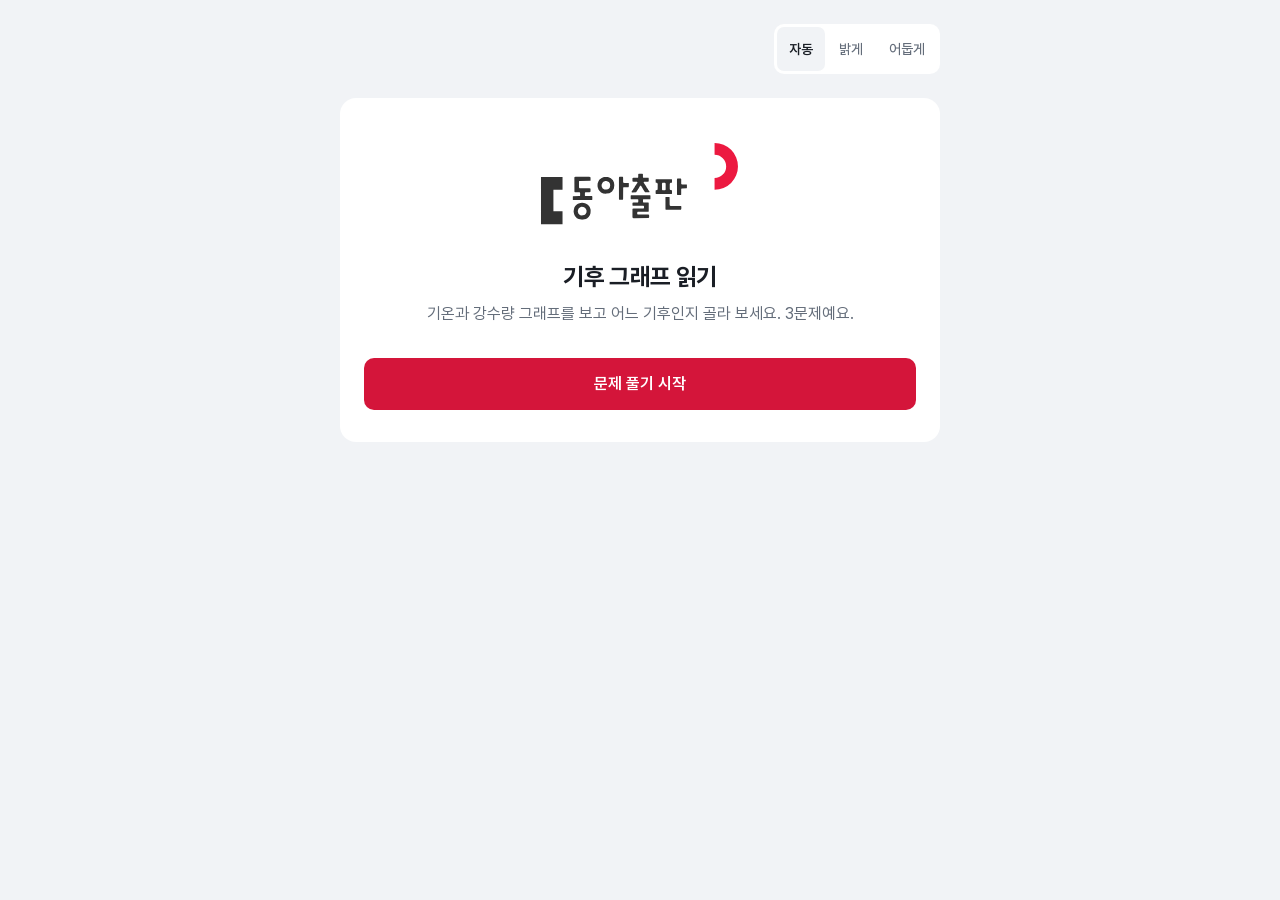
==== skills/donga-design/assets/examples/climate-quiz/index.html @ 9ced2a4b "동아 디자인 v1.0.0: 당토 디자인 규격 + 동아출판 CI 색 고정 - CI 빨강, 먹을 고정한 .dc-content 래퍼용 tokens.css (라이트, 다크) - CI 로고" ====
<!-- © 2026 김용현 -->
<!doctype html>
<html lang="ko">
<head>
<meta charset="utf-8">
<meta name="viewport" content="width=device-width, initial-scale=1">
<title>기후 그래프 읽기</title>
<style>
/* © 2026 김용현 */
/*
  동아 디자인 토큰 (당토 디자인 규격 + 동아출판 CI 색 고정)
  사용법
    1. 이 파일 내용을 index.html의 <style> 안에 그대로 붙인다. (CSS 파일을 따로 두지 않는다)
    2. 화면 전체를 <div class="dc-content">로 감싼다. 모든 규칙은 이 래퍼 안에서만 동작한다.
       태그 선택자, :root, *, !important를 쓰지 않는다. 새 규칙도 ".dc-content .클래스" 형태로만 쓴다.
    3. 색은 고정이다. 아래 "CI 색" 블록을 바꾸지 않는다. 다른 색이 필요하면 역할 색(--accent 등)을 쓴다.
    4. 다이얼: 래퍼나 그 안의 영역에 data-density="compact"(촘촘), data-personality="brand"(브랜드).
    5. 다크 모드: 시스템 설정을 따르고, 래퍼나 그 안의 영역에 data-theme="light|dark"로 강제할 수 있다.
  글꼴: 외부 CDN을 쓰지 않는다. assets/fonts/ 의 Pretendard를 아래 @font-face로 불러온다.
*/

@font-face { font-family: "Pretendard"; font-weight: 400; font-display: swap; src: url("../../fonts/Pretendard-Regular.woff2") format("woff2"); }
@font-face { font-family: "Pretendard"; font-weight: 500; font-display: swap; src: url("../../fonts/Pretendard-Medium.woff2") format("woff2"); }
@font-face { font-family: "Pretendard"; font-weight: 600; font-display: swap; src: url("../../fonts/Pretendard-SemiBold.woff2") format("woff2"); }
@font-face { font-family: "Pretendard"; font-weight: 700; font-display: swap; src: url("../../fonts/Pretendard-Bold.woff2") format("woff2"); }

.dc-content {
  /* ===== CI 색 (고정, 바꾸지 않는다) ===== */
  --donga-red: #ec1940;          /* CI 빨강. 로고와 브랜드 그래픽에만 */
  --donga-ink: #333333;          /* CI 먹. 로고 ㄷ과 글자표 */

  /* ===== 테마색 (CI에서 만든 값, 고정) ===== */
  --accent-light: #d4153a;       /* 주색, 라이트: CI 빨강을 OKLCH 밝기만 내림. 흰 글자 대비 5.3 */
  --on-accent-light: #ffffff;
  --accent-dark: #ff5a72;        /* 주색, 다크: 밝게 올림. 위 글자 대비 6.2 */
  --on-accent-dark: #2a0610;
  --second-base: #333333;        /* 보조색 = CI 먹: 머리 띠, 로고, 차트 둘째 계열. 버튼에 쓰지 않음 */

  /* ===== 회색 10단계 (남색 기운) ===== */
  --gray-50: #f8f9fb;
  --gray-100: #f1f3f6;
  --gray-200: #e4e7ec;
  --gray-300: #d0d5dd;
  --gray-400: #a9b1bd;
  --gray-500: #868f9c;
  --gray-600: #646d7a;
  --gray-700: #4a5260;
  --gray-800: #2f3640;
  --gray-900: #1a1e25;

  /* ===== 역할 색, 라이트 ===== */
  --bg: var(--gray-100);
  --surface: #ffffff;
  --surface-raised: #ffffff;
  --fill-subtle: var(--gray-100);
  --text-strong: var(--gray-900);
  --text: var(--gray-700);
  --text-muted: var(--gray-600);
  --icon-muted: var(--gray-500);
  --text-disabled: var(--gray-400);
  --line: rgba(16, 24, 40, 0.08);
  --line-strong: rgba(16, 24, 40, 0.16);
  --focus: #2a64d4;
  --logo-ink: var(--donga-ink);

  /* 위험색은 주색(빨강)과 헷갈리지 않게 주황 쪽으로 옮긴 빨강. 늘 아이콘과 문구를 함께 쓴다 */
  --positive: #0b7a52;  --positive-weak: #e6f5ee;
  --warning:  #8a5a00;  --warning-weak:  #fdf3dc;
  --critical: #b42318;  --critical-weak: #fdeeea;
  --info:     #2a64d4;  --info-weak:     #eaf1fd;

  --accent: var(--accent-light);
  --on-accent: var(--on-accent-light);
  --second: var(--second-base);

  /* ===== 글자 (편안 기본) ===== */
  --font: "Pretendard", -apple-system, BlinkMacSystemFont, system-ui, "Apple SD Gothic Neo", "Malgun Gothic", sans-serif;
  --font-display: var(--font);
  --fs-caption: 0.8125rem;  /* 13 */
  --fs-small: 0.875rem;     /* 14 */
  --fs-body: 1rem;          /* 16 */
  --fs-body-lg: 1.125rem;   /* 18: 학생 개인 기기 본문 권장 */
  --fs-title-s: 1.25rem;    /* 20 */
  --fs-title: 1.5rem;       /* 24 */
  --fs-title-l: 1.875rem;   /* 30 */
  --lh-body: 1.5;
  --lh-title: 1.35;
  --ls-title: -0.025em;
  --fw-regular: 400;
  --fw-medium: 500;
  --fw-semibold: 600;
  --fw-bold: 700;

  /* ===== 크기 (편안) ===== */
  --row-h: 3.5rem;
  --btn-h: 3.25rem;
  --btn-h-s: 2.75rem;       /* 작은 버튼도 44 (두클래스 최소 터치 영역) */
  --touch: 2.75rem;         /* 44, 교실 화면은 --touch-class */
  --touch-class: 3rem;      /* 48 */
  --page-x: 1.25rem;

  /* ===== 간격 (4px 단위) ===== */
  --sp-1: 0.25rem; --sp-2: 0.5rem; --sp-3: 0.75rem; --sp-4: 1rem;
  --sp-5: 1.25rem; --sp-6: 1.5rem; --sp-8: 2rem; --sp-10: 2.5rem; --sp-12: 3rem; --sp-16: 4rem;

  /* ===== 모서리 ===== */
  --r-badge: 4px;
  --r-control: 10px;
  --r-card: 16px;
  --r-sheet: 20px;
  --r-full: 999px;

  /* ===== 그림자 (떠 있는 것에만) ===== */
  --shadow-1: 0 1px 4px rgba(16, 24, 40, 0.06);
  --shadow-2: 0 4px 16px rgba(16, 24, 40, 0.08);
  --shadow-3: 0 12px 32px rgba(16, 24, 40, 0.12);

  /* ===== 겹침 순서 (100 이하) ===== */
  --z-sticky: 10;
  --z-sheet: 50;
  --z-toast: 60;

  /* ===== 움직임 ===== */
  --dur-fast: 150ms;
  --dur: 250ms;
  --dur-slow: 400ms;
  --ease: cubic-bezier(0.35, 0, 0.35, 1);
  --ease-enter: cubic-bezier(0, 0, 0.15, 1);
  --ease-exit: cubic-bezier(0.35, 0, 1, 1);

  color-scheme: light;
}

/* ===== 다크 모드 ===== */
@media (prefers-color-scheme: dark) {
  .dc-content:not([data-theme="light"]) {
    --bg: #121418;
    --surface: #1b1e24;
    --surface-raised: #252930;
    --fill-subtle: #252930;
    --text-strong: #eef0f3;
    --text: #c4cad3;
    --text-muted: #8e97a4;
    --icon-muted: #6b7380;
    --text-disabled: #5d6571;
    --line: rgba(255, 255, 255, 0.08);
    --line-strong: rgba(255, 255, 255, 0.16);
    --focus: #7aa5ff;
    --logo-ink: #eceef1;
    --positive: #3ccf8e;  --positive-weak: #15302a;
    --warning:  #f0b44a;  --warning-weak:  #33291a;
    --critical: #ff8a5c;  --critical-weak: #3a2219;
    --info:     #7aa5ff;  --info-weak:     #1d2840;
    --accent: var(--accent-dark);
    --on-accent: var(--on-accent-dark);
    --second: #e8e8e8;
    --shadow-1: none; --shadow-2: none; --shadow-3: 0 12px 32px rgba(0, 0, 0, 0.4);
    color-scheme: dark;
  }
}
.dc-content[data-theme="dark"],
.dc-content [data-theme="dark"] {
  --bg: #121418;
  --surface: #1b1e24;
  --surface-raised: #252930;
  --fill-subtle: #252930;
  --text-strong: #eef0f3;
  --text: #c4cad3;
  --text-muted: #8e97a4;
  --icon-muted: #6b7380;
  --text-disabled: #5d6571;
  --line: rgba(255, 255, 255, 0.08);
  --line-strong: rgba(255, 255, 255, 0.16);
  --focus: #7aa5ff;
  --logo-ink: #eceef1;
  --positive: #3ccf8e;  --positive-weak: #15302a;
  --warning:  #f0b44a;  --warning-weak:  #33291a;
  --critical: #ff8a5c;  --critical-weak: #3a2219;
  --info:     #7aa5ff;  --info-weak:     #1d2840;
  --accent: var(--accent-dark);
  --on-accent: var(--on-accent-dark);
  --second: #e8e8e8;
  --shadow-1: none; --shadow-2: none; --shadow-3: 0 12px 32px rgba(0, 0, 0, 0.4);
  color-scheme: dark;
}
/* 래퍼 안 일부만 라이트로 되돌릴 때 */
.dc-content [data-theme="light"] {
  --bg: var(--gray-100); --surface: #ffffff; --surface-raised: #ffffff; --fill-subtle: var(--gray-100);
  --text-strong: var(--gray-900); --text: var(--gray-700); --text-muted: var(--gray-600);
  --icon-muted: var(--gray-500); --text-disabled: var(--gray-400);
  --line: rgba(16, 24, 40, 0.08); --line-strong: rgba(16, 24, 40, 0.16); --focus: #2a64d4;
  --logo-ink: var(--donga-ink);
  --positive: #0b7a52; --positive-weak: #e6f5ee; --warning: #8a5a00; --warning-weak: #fdf3dc;
  --critical: #b42318; --critical-weak: #fdeeea; --info: #2a64d4; --info-weak: #eaf1fd;
  --accent: var(--accent-light); --on-accent: var(--on-accent-light); --second: var(--second-base);
  color-scheme: light;
}

/* ===== 자동 계산 (건드리지 않음) ===== */
.dc-content, .dc-content [data-theme] {
  --accent-press: color-mix(in oklch, var(--accent) 86%, black);
  --accent-weak: color-mix(in oklch, var(--accent) 9%, var(--surface));
  --accent-weak-press: color-mix(in oklch, var(--accent) 16%, var(--surface));
  --accent-text: color-mix(in oklch, var(--accent) 90%, var(--text-strong));
}
@media (prefers-color-scheme: dark) {
  .dc-content:not([data-theme="light"]) { --accent-press: color-mix(in oklch, var(--accent) 85%, white); }
}
.dc-content[data-theme="dark"], .dc-content [data-theme="dark"] { --accent-press: color-mix(in oklch, var(--accent) 85%, white); }

/* ===== 다이얼: 촘촘 (교사, 관리 화면) ===== */
.dc-content[data-density="compact"], .dc-content [data-density="compact"] {
  --fs-caption: 0.75rem;
  --fs-small: 0.8125rem;
  --fs-body: 0.875rem;
  --fs-body-lg: 0.875rem;
  --fs-title-s: 1rem;
  --fs-title: 1.125rem;
  --fs-title-l: 1.375rem;
  --lh-body: 1.45;
  --fw-medium: 400;
  --fw-bold: 600;
  --row-h: 2.5rem;
  --btn-h: 2.75rem;         /* 두클래스 최소 44 를 지킨다 */
  --btn-h-s: 2.75rem;
  --page-x: 1rem;
  --r-control: 7px;
  --r-card: 10px;
  --r-sheet: 14px;
}

/* ===== 다이얼: 브랜드 ===== */
.dc-content[data-personality="brand"], .dc-content [data-personality="brand"] {
  --r-badge: 0; --r-control: 0; --r-card: 0; --r-sheet: 0;  /* CI의 각진 ㄷ을 따라 모서리 0 */
}

/* ===== 래퍼 기본 ===== */
.dc-content {
  position: relative;       /* 시트, 토스트는 position:fixed 대신 이 안에서 absolute */
  min-height: 100vh;
  min-height: 100dvh;
  font-family: var(--font);
  font-size: var(--fs-body);
  line-height: var(--lh-body);
  color: var(--text-strong);
  background: var(--bg);
  -webkit-font-smoothing: antialiased;
  word-break: keep-all;
  overflow-wrap: anywhere;
}
.dc-content [data-theme] { background: var(--bg); color: var(--text-strong); }
.dc-content,
.dc-content *,
.dc-content *::before,
.dc-content *::after { box-sizing: border-box; }
.dc-content .dc-h1, .dc-content .dc-h2, .dc-content .dc-h3 {
  font-family: var(--font-display); line-height: var(--lh-title); letter-spacing: var(--ls-title); margin: 0;
}
.dc-content :focus-visible { outline: 2px solid var(--focus); outline-offset: 2px; }
.dc-content .num { font-variant-numeric: tabular-nums; }
.dc-content .dc-sr-only {
  position: absolute; width: 1px; height: 1px; margin: -1px; padding: 0; overflow: hidden; clip: rect(0 0 0 0); white-space: nowrap; border: 0;
}

/* 누르면 살짝 줄어듦 */
.dc-content .pressable { transition: transform var(--dur-fast) var(--ease), background-color var(--dur-fast) var(--ease); }
.dc-content .pressable:active { transform: scale(0.97); }

/* 움직임 줄이기: !important 대신 시간 변수를 0으로 */
@media (prefers-reduced-motion: reduce) {
  .dc-content { --dur-fast: 0ms; --dur: 0ms; --dur-slow: 0ms; }
  .dc-content .pressable:active { transform: none; }
}


.dc-content .dc-logo { display: block; width: 100%; max-width: 15rem; height: auto; overflow: visible; }
.dc-content .dc-logo .dc-logo-d,
.dc-content .dc-logo .dc-logo-word { fill: var(--logo-ink); }
.dc-content .dc-logo .dc-logo-o { fill: var(--donga-red); }

/* 붙은 자리: ㄷ의 열린 오른쪽과 ㅇ의 곧은 왼쪽이 맞닿아 가운데에서 D 하나가 된다 */
.dc-content .dc-logo.is-open .dc-logo-d { animation: dc-logo-d 1.5s cubic-bezier(0.2, 0, 0, 1) both; }
.dc-content .dc-logo.is-open .dc-logo-o { animation: dc-logo-o 1.5s cubic-bezier(0.2, 0, 0, 1) both; }
.dc-content .dc-logo.is-open .dc-logo-word { animation: dc-logo-word 1.5s cubic-bezier(0.2, 0, 0, 1) both; }

@keyframes dc-logo-d {
  0%   { transform: translate(184.75px, -41.25px); opacity: 0; }
  15%  { transform: translate(184.75px, -41.25px); opacity: 1; }
  35%  { transform: translate(184.75px, -41.25px); }
  80%, 100% { transform: translate(0, 0); opacity: 1; }
}
@keyframes dc-logo-o {
  0%   { transform: translate(-182.25px, 41.25px); opacity: 0; }
  15%  { transform: translate(-182.25px, 41.25px); opacity: 1; }
  35%  { transform: translate(-182.25px, 41.25px); }
  80%, 100% { transform: translate(0, 0); opacity: 1; }
}
@keyframes dc-logo-word {
  0%, 45% { opacity: 0; clip-path: inset(0 50% 0 50%); }
  100%    { opacity: 1; clip-path: inset(0 0 0 0); }
}
@media (prefers-reduced-motion: reduce) {
  .dc-content .dc-logo.is-open .dc-logo-d,
  .dc-content .dc-logo.is-open .dc-logo-o,
  .dc-content .dc-logo.is-open .dc-logo-word { animation: none; }
}


/* ===== 이 화면 ===== */
.dc-content .qz { max-width: 40rem; margin: 0 auto; padding: var(--sp-6) var(--page-x) var(--sp-16); }
.dc-content .qz-top { display: flex; align-items: center; justify-content: flex-end; margin-bottom: var(--sp-6); }
.dc-content .seg { display: inline-flex; padding: 3px; gap: 2px; background: var(--surface); border-radius: var(--r-control); }
.dc-content .seg-btn {
  min-height: var(--touch); min-width: var(--touch); padding: 0 var(--sp-3); border: 0; border-radius: calc(var(--r-control) - 3px);
  background: transparent; color: var(--text-muted); font: inherit; font-size: var(--fs-small); font-weight: var(--fw-medium); cursor: pointer;
}
.dc-content .seg-btn[aria-pressed="true"] { background: var(--fill-subtle); color: var(--text-strong); font-weight: var(--fw-semibold); }

.dc-content .intro { background: var(--surface); border-radius: var(--r-card); padding: var(--sp-10) var(--sp-6) var(--sp-8); text-align: center; }
.dc-content .intro .dc-logo { margin: 0 auto var(--sp-8); max-width: 13rem; }
.dc-content .intro-title { font-size: var(--fs-title); font-weight: var(--fw-bold); }
.dc-content .intro-sub { margin: var(--sp-2) 0 var(--sp-8); color: var(--text-muted); }

.dc-content .btn {
  display: inline-flex; align-items: center; justify-content: center; gap: var(--sp-2);
  min-height: var(--btn-h); padding: 0 var(--sp-6); border: 0; border-radius: var(--r-control);
  font: inherit; font-weight: var(--fw-semibold); cursor: pointer;
}
.dc-content .btn-primary { background: var(--accent); color: var(--on-accent); }
.dc-content .btn-primary:hover { background: var(--accent-press); }
.dc-content .btn-primary:disabled { background: var(--surface); color: var(--text-disabled); cursor: default; }
.dc-content .btn-ghost { background: var(--fill-subtle); color: var(--text-strong); }
.dc-content .btn-block { width: 100%; }

.dc-content .progress { display: flex; align-items: center; gap: var(--sp-3); margin-bottom: var(--sp-4); color: var(--text-muted); font-size: var(--fs-small); }
.dc-content .bar { flex: 1; height: 6px; border-radius: var(--r-full); background: var(--line-strong); overflow: hidden; }
.dc-content .bar-fill { width: 0; height: 100%; background: var(--accent); border-radius: inherit; transition: width var(--dur) var(--ease); }

.dc-content .card { background: var(--surface); border-radius: var(--r-card); padding: var(--sp-6); }
.dc-content .q-title { font-size: var(--fs-title-s); font-weight: var(--fw-bold); margin-bottom: var(--sp-2); }
.dc-content .q-desc { color: var(--text-muted); margin: 0 0 var(--sp-5); }
.dc-content .chart { display: block; width: 100%; height: auto; margin-bottom: var(--sp-2); }
.dc-content .chart .ax { stroke: var(--line-strong); }
.dc-content .chart .lbl { fill: var(--text-muted); font-size: 12px; }
.dc-content .chart .rain { fill: var(--second); opacity: 0.3; }
.dc-content .chart .temp { stroke: var(--accent); fill: none; stroke-width: 2.5; }
.dc-content .table-alt { margin-bottom: var(--sp-4); color: var(--text-muted); font-size: var(--fs-small); }
.dc-content .table-alt summary { cursor: pointer; min-height: var(--touch); display: flex; align-items: center; }
.dc-content .table-alt table { border-collapse: collapse; width: 100%; font-variant-numeric: tabular-nums; }
.dc-content .table-alt th, .dc-content .table-alt td { padding: var(--sp-1) var(--sp-2); text-align: right; }

.dc-content .opts { display: grid; gap: var(--sp-2); margin-bottom: var(--sp-4); }
.dc-content .opt {
  display: flex; align-items: center; gap: var(--sp-3); width: 100%; min-height: var(--row-h); padding: 0 var(--sp-4);
  border: 1.5px solid var(--line-strong); border-radius: var(--r-control); background: var(--surface);
  color: var(--text-strong); font: inherit; text-align: left; cursor: pointer;
}
.dc-content .opt .mark { flex: none; width: 1.25rem; height: 1.25rem; border-radius: var(--r-full); border: 1.5px solid var(--icon-muted); display: grid; place-items: center; }
.dc-content .opt[aria-checked="true"] { border-color: var(--accent); background: var(--accent-weak); }
.dc-content .opt[aria-checked="true"] .mark { border-color: var(--accent); background: var(--accent); }
.dc-content .opt .mark svg { width: 0.75rem; height: 0.75rem; stroke: var(--on-accent); fill: none; stroke-width: 3; stroke-linecap: round; stroke-linejoin: round; opacity: 0; }
.dc-content .opt[aria-checked="true"] .mark svg { opacity: 1; }
.dc-content .opt:disabled { cursor: default; }
.dc-content .opt.is-answer { border-color: var(--positive); }

.dc-content .fb { display: flex; gap: var(--sp-3); padding: var(--sp-4); border-radius: var(--r-control); }
.dc-content .fb svg { flex: none; width: 1.25rem; height: 1.25rem; margin-top: 2px; fill: none; stroke: currentColor; stroke-width: 2; stroke-linecap: round; stroke-linejoin: round; }
.dc-content .fb-ok { background: var(--positive-weak); color: var(--positive); }
.dc-content .fb-no { background: var(--critical-weak); color: var(--critical); }
.dc-content .fb p { margin: 0; color: var(--text-strong); }
.dc-content .fb strong { display: block; color: inherit; }

.dc-content .actions { position: sticky; bottom: 0; z-index: var(--z-sticky); padding: var(--sp-3) 0 var(--sp-4); background: var(--bg); }
.dc-content .done { text-align: center; }
.dc-content .done-sub { margin: 0; color: var(--text-muted); }
.dc-content .done .big { font-size: var(--fs-title); font-weight: var(--fw-bold); margin: var(--sp-2) 0 var(--sp-6); }
.dc-content [hidden] { display: none; }
</style>
</head>
<body style="margin:0">
<div class="dc-content" id="app">
  <main class="qz">
    <div class="qz-top">
      <div class="seg" role="group" aria-label="화면 밝기">
        <button type="button" class="seg-btn" data-mode="system" aria-pressed="true">자동</button>
        <button type="button" class="seg-btn" data-mode="light" aria-pressed="false">밝게</button>
        <button type="button" class="seg-btn" data-mode="dark" aria-pressed="false">어둡게</button>
      </div>
    </div>

    <section class="intro" id="intro" aria-labelledby="intro-title">
      <svg class="dc-logo is-open" viewBox="30 38 502 220" role="img" aria-label="동아출판">
  <g class="dc-logo-d"><path d="M42 132H94V163H72V215H94V246H42Z"/></g>
  <g class="dc-logo-word"><path fill-rule="evenodd" d="M303.34 169.25 303.93 168.50 303.61 166.75 300.61 162.75 299.75 160.68 298.70 159.75 297.88 158.00 296.71 156.75 295.75 154.62 292.73 150.50 291.75 148.34 290.58 147.25 289.79 145.00 290.11 144.25 291.25 143.72 299.50 143.70 301.74 143.25 302.08 142.25 302.08 135.50 301.57 134.25 289.00 133.89 288.31 133.25 288.11 132.50 288.04 125.25 287.66 124.25 285.50 123.81 279.75 123.78 277.50 124.01 276.80 124.75 276.64 132.50 276.00 133.77 275.00 134.03 265.50 134.00 263.13 134.50 262.81 135.50 262.79 142.00 263.21 143.25 265.50 143.71 273.50 143.72 274.64 144.25 274.96 145.00 274.17 147.25 273.00 148.34 272.02 150.50 269.00 154.62 268.04 156.75 266.88 158.00 266.05 159.75 265.00 160.68 264.14 162.75 261.14 166.75 260.80 168.00 261.01 169.00 262.00 169.30 271.50 169.17 273.75 166.15 274.56 164.25 275.75 163.09 276.59 161.00 277.78 159.75 278.50 157.96 279.75 156.51 280.81 154.00 281.50 153.56 283.25 153.30 284.14 154.00 284.78 155.75 286.16 157.50 286.99 159.50 288.25 160.88 289.00 162.89 290.10 164.00 290.85 165.75 292.04 167.00 293.25 169.16 303.34 169.25ZM165.31 187.75 165.92 186.50 165.94 179.75 165.49 178.50 164.75 178.24 149.50 178.19 148.50 177.83 148.00 176.91 147.99 171.00 148.26 170.00 149.00 169.17 158.75 168.99 161.00 168.35 161.62 166.50 161.64 162.00 161.50 160.68 161.00 159.82 158.75 159.20 135.50 159.22 134.25 158.48 133.71 156.50 133.70 143.75 134.25 142.02 135.75 141.58 160.75 141.38 161.38 141.00 161.64 140.25 161.63 133.50 161.30 132.50 158.50 131.82 125.75 131.79 123.00 132.39 122.57 134.00 122.75 167.53 123.25 168.48 124.00 168.82 135.42 169.25 136.44 171.00 136.47 176.50 135.99 177.75 134.75 178.22 119.00 178.34 118.39 179.00 118.28 179.75 118.29 186.50 118.62 187.50 119.75 187.94 165.31 187.75ZM239.35 187.25 239.95 186.50 240.22 184.50 240.39 158.25 241.25 157.06 243.25 156.61 253.00 156.68 253.50 156.41 254.11 154.50 254.05 148.00 253.75 146.83 253.00 146.38 243.75 146.44 241.00 145.99 240.22 144.50 240.23 133.75 239.87 132.25 239.00 131.79 231.50 131.79 230.44 132.50 230.14 133.75 230.24 185.50 230.75 186.89 231.50 187.34 239.35 187.25ZM200.31 172.25 207.00 171.32 211.00 169.12 213.51 167.00 217.77 160.50 218.95 152.50 218.69 149.00 217.83 144.25 216.63 142.50 215.73 140.25 211.86 136.25 209.50 134.54 203.50 132.28 198.75 132.01 194.00 132.38 188.50 134.38 182.79 139.00 180.80 142.25 178.71 148.00 178.44 152.75 178.74 156.50 181.00 162.76 183.00 165.63 187.00 169.45 192.25 171.67 198.50 172.38 200.31 172.25ZM379.84 175.50 380.44 174.25 380.46 161.50 380.75 160.40 382.25 159.77 393.84 159.50 394.37 158.25 394.30 151.00 393.86 150.25 393.25 150.03 383.25 150.04 381.09 149.75 380.48 148.50 380.48 137.75 380.07 136.25 379.00 135.80 371.50 135.89 370.75 136.30 370.21 137.50 370.29 174.50 370.72 175.25 371.50 175.62 379.84 175.50ZM357.40 173.25 357.96 172.75 358.28 171.50 358.29 165.00 357.50 164.04 354.25 163.66 353.14 162.50 352.82 160.50 352.82 149.25 353.20 147.75 354.00 146.79 355.25 146.16 357.50 146.05 358.18 145.25 358.35 139.25 357.75 137.62 357.00 137.33 320.00 137.34 319.25 137.59 318.66 139.25 318.89 145.50 319.50 146.08 321.50 146.12 322.27 146.50 323.40 148.00 323.76 149.25 323.60 161.75 322.50 163.64 319.50 164.03 318.77 164.75 318.66 170.75 319.25 173.10 357.40 173.25ZM199.75 162.52 195.25 162.16 193.00 161.32 190.47 159.00 188.65 155.25 188.30 153.75 188.49 150.00 190.50 145.82 192.71 143.75 197.25 142.02 199.50 141.91 201.50 142.26 205.75 144.36 208.10 147.25 209.03 152.25 208.11 157.50 206.29 159.75 203.75 161.81 199.75 162.52ZM341.25 164.03 335.50 164.01 334.75 163.72 334.20 163.00 334.01 149.00 334.38 147.25 335.25 146.19 341.25 146.09 342.00 146.39 342.58 147.25 342.96 149.25 342.90 162.25 342.47 163.50 341.25 164.03ZM301.86 231.25 303.01 229.50 303.16 225.75 302.65 223.75 301.75 222.86 275.50 222.77 274.34 221.75 274.18 219.00 274.59 217.00 275.50 216.24 299.50 216.28 301.25 216.10 301.75 215.74 302.08 213.75 302.08 195.75 301.82 194.50 301.00 193.91 289.24 193.75 288.61 193.00 288.32 191.75 288.25 187.25 288.75 186.12 289.75 185.78 305.75 185.58 306.20 184.50 306.22 178.00 305.76 176.25 305.00 175.99 259.75 175.99 259.00 176.24 258.53 177.75 258.55 184.50 259.00 185.58 275.25 185.75 276.44 186.25 276.93 187.25 276.84 191.75 276.47 193.00 275.75 193.74 265.50 193.86 263.25 194.41 262.79 195.75 262.85 200.00 263.25 201.26 265.75 201.80 289.00 201.75 290.25 202.21 290.71 203.25 290.60 207.25 289.50 208.25 265.50 208.26 263.12 208.75 262.78 209.75 262.81 228.50 263.29 230.50 263.91 231.00 265.75 231.47 301.86 231.25ZM379.76 211.25 380.74 209.00 380.82 203.75 380.52 202.75 379.75 202.11 355.75 202.02 353.25 201.35 352.53 198.75 352.41 181.00 351.75 180.33 351.00 180.18 343.75 180.21 342.75 180.70 342.44 181.75 342.47 208.50 342.76 210.50 343.25 211.24 379.76 211.25ZM142.56 235.25 150.52 233.50 153.75 231.66 157.50 227.99 158.44 226.25 159.60 225.00 161.50 219.57 161.91 213.25 161.55 210.00 159.64 204.75 157.34 201.25 155.10 199.00 151.00 196.41 148.12 195.75 145.50 194.66 141.25 194.32 137.00 194.73 131.25 196.64 128.50 198.49 126.62 200.25 124.75 202.28 122.52 206.00 121.18 211.75 120.74 215.25 121.20 218.50 122.68 223.75 124.90 227.50 128.72 231.50 133.00 233.82 140.50 235.40 142.56 235.25ZM142.75 224.77 140.75 224.91 137.00 224.26 135.84 223.75 132.20 220.00 130.86 215.25 131.09 213.25 132.50 208.86 134.93 206.25 138.00 204.69 140.00 204.18 144.50 204.55 147.97 206.25 150.10 208.50 151.57 211.50 151.98 213.25 151.88 217.00 149.75 221.64 146.75 223.92 142.75 224.77Z"/></g>
  <g class="dc-logo-o"><path d="M461 50A56.5 56.5 0 0 1 461 163V134.5A28 28 0 0 0 461 78.5Z"/></g>
</svg>
      <h1 class="dc-h1 intro-title" id="intro-title">기후 그래프 읽기</h1>
      <p class="intro-sub">기온과 강수량 그래프를 보고 어느 기후인지 골라 보세요. 3문제예요.</p>
      <button type="button" class="btn btn-primary btn-block" id="start">문제 풀기 시작</button>
    </section>

    <section id="quiz" hidden>
      <div class="progress"><span class="num" id="step">1 / 3</span><div class="bar" aria-hidden="true"><div class="bar-fill" id="bar"></div></div></div>
      <div class="card">
        <h2 class="dc-h2 q-title" id="q-title"></h2>
        <p class="q-desc">막대는 강수량, 선은 기온이에요.</p>
        <svg class="chart" id="chart" viewBox="0 0 320 152" role="img" aria-labelledby="chart-desc"><desc id="chart-desc"></desc></svg>
        <details class="table-alt"><summary>같은 자료를 표로 보기</summary><table id="tbl"></table></details>
        <div class="opts" role="radiogroup" aria-labelledby="q-title" id="opts"></div>
        <div id="fb" aria-live="polite"></div>
      </div>
      <div class="actions"><button type="button" class="btn btn-primary btn-block" id="check" disabled>정답 확인하기</button></div>
    </section>

    <section class="card done" id="done" hidden>
      <p class="done-sub">다 풀었어요</p>
      <p class="big num" id="score"></p>
      <button type="button" class="btn btn-ghost btn-block" id="again">처음부터 다시 풀기</button>
    </section>
  </main>
</div>
<script>
(function () {
  var root = document.getElementById('app');
  function $(id) { return root.querySelector('#' + id); }
  var NS = 'http://www.w3.org/2000/svg';
  function el(tag, attrs, text) {
    var n = document.createElement(tag);
    if (attrs) Object.keys(attrs).forEach(function (k) { n.setAttribute(k, attrs[k]); });
    if (text != null) n.textContent = text;
    return n;
  }
  function svgEl(tag, attrs) {
    var n = document.createElementNS(NS, tag);
    Object.keys(attrs).forEach(function (k) { n.setAttribute(k, attrs[k]); });
    return n;
  }
  function icon(d) {
    var s = svgEl('svg', { viewBox: '0 0 24 24', 'aria-hidden': 'true' });
    s.appendChild(svgEl('path', { d: d }));
    return s;
  }
  function clear(n) { while (n.firstChild) n.removeChild(n.firstChild); }

  /* 화면 밝기: 저장하지 않고 지금 화면에서만 바꾼다 */
  root.querySelectorAll('.seg-btn').forEach(function (b) {
    b.addEventListener('click', function () {
      var m = b.getAttribute('data-mode');
      if (m === 'system') root.removeAttribute('data-theme'); else root.setAttribute('data-theme', m);
      root.querySelectorAll('.seg-btn').forEach(function (x) { x.setAttribute('aria-pressed', String(x === b)); });
    });
  });

  var QUESTIONS = [
    { place: '가', temp: [26,26,27,27,27,27,27,27,27,27,26,26], rain: [250,240,300,280,200,150,160,190,230,260,260,270], answer: 0, why: '1년 내내 기온이 25도를 넘고 비가 많아요.' },
    { place: '나', temp: [-18,-15,-6,4,12,18,21,19,12,3,-7,-15], rain: [8,8,12,25,45,75,90,80,50,25,15,10], answer: 3, why: '겨울이 길고 영하 15도 아래로 춥고, 여름에 비가 몰려요.' },
    { place: '다', temp: [11,12,14,17,21,25,28,28,25,20,15,12], rain: [70,60,55,35,15,3,1,2,10,40,65,75], answer: 2, why: '여름이 덥고 건조하며 비는 겨울에 내려요.' }
  ];
  var CHOICES = ['열대 우림 기후', '사막 기후', '지중해성 기후', '냉대 기후'];
  var idx = 0, picked = -1, checked = false, score = 0;

  function drawChart(q) {
    var svg = $('chart');
    while (svg.lastChild && svg.lastChild.nodeName !== 'desc') svg.removeChild(svg.lastChild);
    var x0 = 8, w = 304, top = 6, h = 120, bw = w / 12;
    svg.appendChild(svgEl('line', { class: 'ax', x1: x0, y1: top + h, x2: x0 + w, y2: top + h }));
    q.rain.forEach(function (r, i) {
      var bh = r / 320 * h;
      svg.appendChild(svgEl('rect', { class: 'rain', x: x0 + i * bw + 3, y: top + h - bh, width: bw - 6, height: bh, rx: 2 }));
      var t = svgEl('text', { class: 'lbl', x: x0 + i * bw + bw / 2, y: top + h + 18, 'text-anchor': 'middle' });
      t.textContent = (i + 1) + '월';
      svg.appendChild(t);
    });
    var pts = q.temp.map(function (t, i) { return (x0 + i * bw + bw / 2) + ',' + (top + h - (t + 25) / 60 * h); }).join(' ');
    svg.appendChild(svgEl('polyline', { class: 'temp', points: pts }));
    $('chart-desc').textContent = q.place + ' 지역의 월별 기온과 강수량';
    var tbl = $('tbl'); clear(tbl);
    var head = el('tr');
    ['월', '기온(도)', '강수량(mm)'].forEach(function (s) { head.appendChild(el('th', { scope: 'col' }, s)); });
    tbl.appendChild(head);
    q.temp.forEach(function (t, i) {
      var tr = el('tr');
      [(i + 1) + '월', String(t), String(q.rain[i])].forEach(function (s) { tr.appendChild(el('td', null, s)); });
      tbl.appendChild(tr);
    });
  }

  function select(i) {
    if (checked) return;
    picked = i;
    root.querySelectorAll('.opt').forEach(function (o, k) {
      o.setAttribute('aria-checked', String(k === i));
      o.tabIndex = k === i ? 0 : -1;
    });
    $('check').disabled = false;
  }

  function render() {
    var q = QUESTIONS[idx];
    picked = -1; checked = false;
    $('step').textContent = (idx + 1) + ' / ' + QUESTIONS.length;
    $('bar').style.width = (idx / QUESTIONS.length * 100) + '%';
    $('q-title').textContent = (idx + 1) + '. (' + q.place + ') 지역은 어느 기후일까요?';
    drawChart(q);
    var opts = $('opts'); clear(opts);
    CHOICES.forEach(function (c, i) {
      var b = el('button', { type: 'button', class: 'opt', role: 'radio', 'aria-checked': 'false', tabindex: i === 0 ? '0' : '-1' });
      var mark = el('span', { class: 'mark', 'aria-hidden': 'true' });
      mark.appendChild(icon('M5 12l5 5 9-10'));
      b.appendChild(mark);
      b.appendChild(el('span', null, c));
      b.addEventListener('click', function () { select(i); });
      b.addEventListener('keydown', function (e) {
        var n = null;
        if (e.key === 'ArrowDown' || e.key === 'ArrowRight') n = (i + 1) % CHOICES.length;
        if (e.key === 'ArrowUp' || e.key === 'ArrowLeft') n = (i + CHOICES.length - 1) % CHOICES.length;
        if (n !== null) { e.preventDefault(); select(n); opts.children[n].focus(); }
      });
      opts.appendChild(b);
    });
    clear($('fb'));
    $('check').textContent = '정답 확인하기';
    $('check').disabled = true;
  }

  function check() {
    var q = QUESTIONS[idx];
    if (!checked) {
      if (picked < 0) return;
      checked = true;
      var ok = picked === q.answer;
      if (ok) score++;
      root.querySelectorAll('.opt').forEach(function (o, k) { o.disabled = true; if (k === q.answer) o.classList.add('is-answer'); });
      var box = el('div', { class: 'fb ' + (ok ? 'fb-ok' : 'fb-no') });
      box.appendChild(icon(ok ? 'M5 12l5 5 9-10' : 'M12 8v5M12 16.5v.5M10.3 3.9L2.4 18a2 2 0 001.7 3h15.8a2 2 0 001.7-3L13.7 3.9a2 2 0 00-3.4 0z'));
      var p = el('p');
      p.appendChild(el('strong', null, ok ? '맞았어요. ' + CHOICES[q.answer] + '예요' : '정답은 ' + CHOICES[q.answer] + '예요'));
      p.appendChild(document.createTextNode(q.why));
      box.appendChild(p);
      $('fb').appendChild(box);
      $('check').textContent = idx < QUESTIONS.length - 1 ? '다음 문제 보기' : '결과 보기';
      $('check').focus();
    } else if (idx < QUESTIONS.length - 1) {
      idx++; render(); $('q-title').focus();
    } else {
      $('quiz').hidden = true; $('done').hidden = false;
      $('score').textContent = QUESTIONS.length + '문제 중 ' + score + '문제 맞았어요';
      $('again').focus();
    }
  }

  function start() { $('intro').hidden = true; $('done').hidden = true; $('quiz').hidden = false; idx = 0; score = 0; render(); $('q-title').focus(); }
  $('q-title').tabIndex = -1;
  $('start').addEventListener('click', start);
  $('again').addEventListener('click', start);
  $('check').addEventListener('click', check);
})();
</script>
</body>
</html>
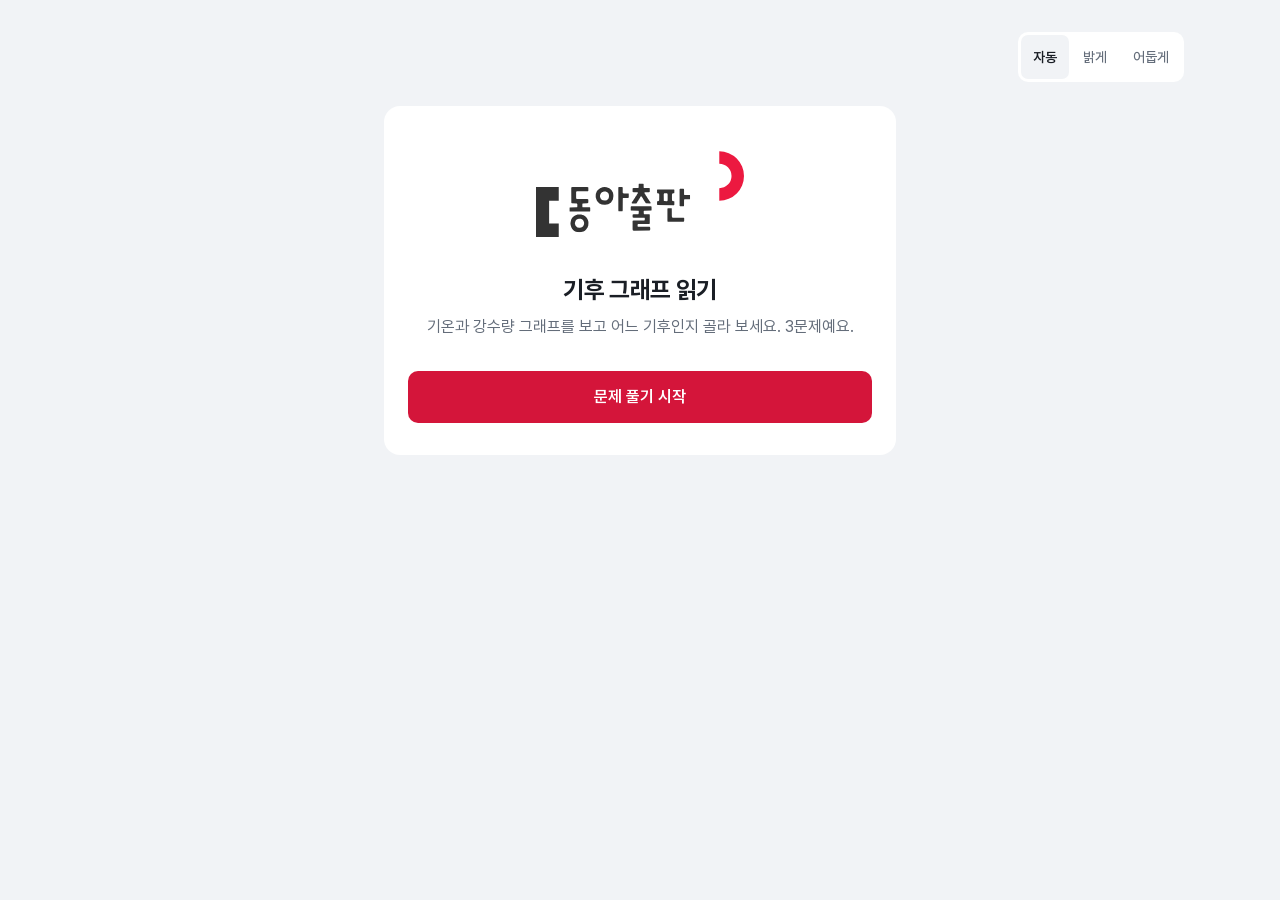
==== commit 1a82647f: "v1.1.0: 태블릿 레이아웃(tablet.md, 세로 2열, 가로 두 칸), 로고 좌우 여백 없앰, 점검 기본 폭 390/820/1180 Co-Authored-By: Claude" ====
--- a/skills/donga-design/assets/examples/climate-quiz/index.html
+++ b/skills/donga-design/assets/examples/climate-quiz/index.html
@@ -1,6 +1,6 @@
-<!-- © 2026 김용현 -->
 <!doctype html>
 <html lang="ko">
+<!-- © 2026 김용현 -->
 <head>
 <meta charset="utf-8">
 <meta name="viewport" content="width=device-width, initial-scale=1">
@@ -68,6 +68,9 @@
   --warning:  #8a5a00;  --warning-weak:  #fdf3dc;
   --critical: #b42318;  --critical-weak: #fdeeea;
   --info:     #2a64d4;  --info-weak:     #eaf1fd;
+
+  /* 자료 색: 지도, 차트, 범례 계열. 빨강 주색, 상태색과 따로. 버튼에 쓰지 않음 */
+  --data-1: #2563c9; --data-2: #b4530a; --data-3: #0f7f86; --data-4: #6b7380;
 
   --accent: var(--accent-light);
   --on-accent: var(--on-accent-light);
@@ -154,6 +157,7 @@
     --accent: var(--accent-dark);
     --on-accent: var(--on-accent-dark);
     --second: #e8e8e8;
+    --data-1: #7aa5ff; --data-2: #ffa45c; --data-3: #4fc9cf; --data-4: #9aa3b0;
     --shadow-1: none; --shadow-2: none; --shadow-3: 0 12px 32px rgba(0, 0, 0, 0.4);
     color-scheme: dark;
   }
@@ -180,6 +184,7 @@
   --accent: var(--accent-dark);
   --on-accent: var(--on-accent-dark);
   --second: #e8e8e8;
+  --data-1: #7aa5ff; --data-2: #ffa45c; --data-3: #4fc9cf; --data-4: #9aa3b0;
   --shadow-1: none; --shadow-2: none; --shadow-3: 0 12px 32px rgba(0, 0, 0, 0.4);
   color-scheme: dark;
 }
@@ -193,6 +198,7 @@
   --positive: #0b7a52; --positive-weak: #e6f5ee; --warning: #8a5a00; --warning-weak: #fdf3dc;
   --critical: #b42318; --critical-weak: #fdeeea; --info: #2a64d4; --info-weak: #eaf1fd;
   --accent: var(--accent-light); --on-accent: var(--on-accent-light); --second: var(--second-base);
+  --data-1: #2563c9; --data-2: #b4530a; --data-3: #0f7f86; --data-4: #6b7380;
   color-scheme: light;
 }
 
@@ -272,6 +278,17 @@
   .dc-content .pressable:active { transform: none; }
 }
 
+/* ===== 태블릿 (references/tablet.md) ===== */
+@media (pointer: coarse) {
+  .dc-content { --touch: var(--touch-class); --btn-h-s: var(--touch-class); }
+}
+@media (min-width: 744px) {
+  .dc-content { --page-x: 1.5rem; --fs-body-lg: 1.125rem; }
+}
+@media (min-width: 1024px) and (orientation: landscape) {
+  .dc-content { --page-x: 2rem; }
+}
+
 
 .dc-content .dc-logo { display: block; width: 100%; max-width: 15rem; height: auto; overflow: visible; }
 .dc-content .dc-logo .dc-logo-d,
@@ -284,25 +301,27 @@
 .dc-content .dc-logo.is-open .dc-logo-word { animation: dc-logo-word 1.5s cubic-bezier(0.2, 0, 0, 1) both; }
 
 @keyframes dc-logo-d {
-  0%   { transform: translate(184.75px, -41.25px); opacity: 0; }
-  15%  { transform: translate(184.75px, -41.25px); opacity: 1; }
-  35%  { transform: translate(184.75px, -41.25px); }
+  0%   { transform: translate(183.5px, -41.25px); opacity: 0; }
+  15%  { transform: translate(183.5px, -41.25px); opacity: 1; }
+  35%  { transform: translate(183.5px, -41.25px); }
   80%, 100% { transform: translate(0, 0); opacity: 1; }
 }
 @keyframes dc-logo-o {
-  0%   { transform: translate(-182.25px, 41.25px); opacity: 0; }
-  15%  { transform: translate(-182.25px, 41.25px); opacity: 1; }
-  35%  { transform: translate(-182.25px, 41.25px); }
+  0%   { transform: translate(-183.5px, 41.25px); opacity: 0; }
+  15%  { transform: translate(-183.5px, 41.25px); opacity: 1; }
+  35%  { transform: translate(-183.5px, 41.25px); }
   80%, 100% { transform: translate(0, 0); opacity: 1; }
 }
 @keyframes dc-logo-word {
   0%, 45% { opacity: 0; clip-path: inset(0 50% 0 50%); }
   100%    { opacity: 1; clip-path: inset(0 0 0 0); }
 }
+/* 움직임 줄이기: 벌어지는 움직임 없이 제자리에서 잠깐 나타나기만 한다 */
+@keyframes dc-logo-fade { from { opacity: 0; } to { opacity: 1; } }
 @media (prefers-reduced-motion: reduce) {
   .dc-content .dc-logo.is-open .dc-logo-d,
   .dc-content .dc-logo.is-open .dc-logo-o,
-  .dc-content .dc-logo.is-open .dc-logo-word { animation: none; }
+  .dc-content .dc-logo.is-open .dc-logo-word { animation: dc-logo-fade 0.4s linear both; }
 }
 
 
@@ -339,9 +358,9 @@
 .dc-content .card { background: var(--surface); border-radius: var(--r-card); padding: var(--sp-6); }
 .dc-content .q-title { font-size: var(--fs-title-s); font-weight: var(--fw-bold); margin-bottom: var(--sp-2); }
 .dc-content .q-desc { color: var(--text-muted); margin: 0 0 var(--sp-5); }
-.dc-content .chart { display: block; width: 100%; height: auto; margin-bottom: var(--sp-2); }
+.dc-content .chart { display: block; width: 100%; height: auto; overflow: visible; margin-bottom: var(--sp-2); }
 .dc-content .chart .ax { stroke: var(--line-strong); }
-.dc-content .chart .lbl { fill: var(--text-muted); font-size: 12px; }
+.dc-content .chart .lbl { fill: var(--text-muted); font-size: 13px; }
 .dc-content .chart .rain { fill: var(--second); opacity: 0.3; }
 .dc-content .chart .temp { stroke: var(--accent); fill: none; stroke-width: 2.5; }
 .dc-content .table-alt { margin-bottom: var(--sp-4); color: var(--text-muted); font-size: var(--fs-small); }
@@ -374,6 +393,28 @@
 .dc-content .done { text-align: center; }
 .dc-content .done-sub { margin: 0; color: var(--text-muted); }
 .dc-content .done .big { font-size: var(--fs-title); font-weight: var(--fw-bold); margin: var(--sp-2) 0 var(--sp-6); }
+
+.dc-content .quiz-grid { display: grid; gap: var(--sp-3); }
+.dc-content .quiz-grid .opts { margin-bottom: 0; }
+.dc-content .quiz-grid #fb:not(:empty) { margin-top: var(--sp-4); }
+.dc-content .table-alt { margin-bottom: 0; }
+
+/* 태블릿 세로: 넓은 한 칸, 선택지 2열 */
+@media (min-width: 744px) {
+  .dc-content .qz { max-width: 44rem; padding-top: var(--sp-8); }
+  .dc-content .opts { grid-template-columns: 1fr 1fr; }
+  .dc-content .intro, .dc-content .done { max-width: 32rem; margin-left: auto; margin-right: auto; }
+}
+/* 태블릿 가로: 그림 왼쪽(고정), 문제 오른쪽 */
+@media (min-width: 1024px) and (orientation: landscape) {
+  .dc-content .qz { max-width: 72rem; }
+  .dc-content .quiz-grid { grid-template-columns: minmax(0, 3fr) minmax(20rem, 2fr); gap: var(--sp-6); align-items: start; }
+  .dc-content .quiz-grid .progress { grid-column: 1 / -1; margin-bottom: 0; }
+  .dc-content .stage { position: sticky; top: var(--sp-6); }
+  .dc-content .stage .chart { max-height: calc(100dvh - 18rem); }
+  .dc-content .opts { grid-template-columns: 1fr; }
+}
+.dc-content .actions { padding-bottom: calc(var(--sp-4) + env(safe-area-inset-bottom)); }
 .dc-content [hidden] { display: none; }
 </style>
 </head>
@@ -389,7 +430,7 @@
     </div>
 
     <section class="intro" id="intro" aria-labelledby="intro-title">
-      <svg class="dc-logo is-open" viewBox="30 38 502 220" role="img" aria-label="동아출판">
+      <svg class="dc-logo is-open" viewBox="42 38 475.5 220" role="img" aria-label="동아출판">
   <g class="dc-logo-d"><path d="M42 132H94V163H72V215H94V246H42Z"/></g>
   <g class="dc-logo-word"><path fill-rule="evenodd" d="M303.34 169.25 303.93 168.50 303.61 166.75 300.61 162.75 299.75 160.68 298.70 159.75 297.88 158.00 296.71 156.75 295.75 154.62 292.73 150.50 291.75 148.34 290.58 147.25 289.79 145.00 290.11 144.25 291.25 143.72 299.50 143.70 301.74 143.25 302.08 142.25 302.08 135.50 301.57 134.25 289.00 133.89 288.31 133.25 288.11 132.50 288.04 125.25 287.66 124.25 285.50 123.81 279.75 123.78 277.50 124.01 276.80 124.75 276.64 132.50 276.00 133.77 275.00 134.03 265.50 134.00 263.13 134.50 262.81 135.50 262.79 142.00 263.21 143.25 265.50 143.71 273.50 143.72 274.64 144.25 274.96 145.00 274.17 147.25 273.00 148.34 272.02 150.50 269.00 154.62 268.04 156.75 266.88 158.00 266.05 159.75 265.00 160.68 264.14 162.75 261.14 166.75 260.80 168.00 261.01 169.00 262.00 169.30 271.50 169.17 273.75 166.15 274.56 164.25 275.75 163.09 276.59 161.00 277.78 159.75 278.50 157.96 279.75 156.51 280.81 154.00 281.50 153.56 283.25 153.30 284.14 154.00 284.78 155.75 286.16 157.50 286.99 159.50 288.25 160.88 289.00 162.89 290.10 164.00 290.85 165.75 292.04 167.00 293.25 169.16 303.34 169.25ZM165.31 187.75 165.92 186.50 165.94 179.75 165.49 178.50 164.75 178.24 149.50 178.19 148.50 177.83 148.00 176.91 147.99 171.00 148.26 170.00 149.00 169.17 158.75 168.99 161.00 168.35 161.62 166.50 161.64 162.00 161.50 160.68 161.00 159.82 158.75 159.20 135.50 159.22 134.25 158.48 133.71 156.50 133.70 143.75 134.25 142.02 135.75 141.58 160.75 141.38 161.38 141.00 161.64 140.25 161.63 133.50 161.30 132.50 158.50 131.82 125.75 131.79 123.00 132.39 122.57 134.00 122.75 167.53 123.25 168.48 124.00 168.82 135.42 169.25 136.44 171.00 136.47 176.50 135.99 177.75 134.75 178.22 119.00 178.34 118.39 179.00 118.28 179.75 118.29 186.50 118.62 187.50 119.75 187.94 165.31 187.75ZM239.35 187.25 239.95 186.50 240.22 184.50 240.39 158.25 241.25 157.06 243.25 156.61 253.00 156.68 253.50 156.41 254.11 154.50 254.05 148.00 253.75 146.83 253.00 146.38 243.75 146.44 241.00 145.99 240.22 144.50 240.23 133.75 239.87 132.25 239.00 131.79 231.50 131.79 230.44 132.50 230.14 133.75 230.24 185.50 230.75 186.89 231.50 187.34 239.35 187.25ZM200.31 172.25 207.00 171.32 211.00 169.12 213.51 167.00 217.77 160.50 218.95 152.50 218.69 149.00 217.83 144.25 216.63 142.50 215.73 140.25 211.86 136.25 209.50 134.54 203.50 132.28 198.75 132.01 194.00 132.38 188.50 134.38 182.79 139.00 180.80 142.25 178.71 148.00 178.44 152.75 178.74 156.50 181.00 162.76 183.00 165.63 187.00 169.45 192.25 171.67 198.50 172.38 200.31 172.25ZM379.84 175.50 380.44 174.25 380.46 161.50 380.75 160.40 382.25 159.77 393.84 159.50 394.37 158.25 394.30 151.00 393.86 150.25 393.25 150.03 383.25 150.04 381.09 149.75 380.48 148.50 380.48 137.75 380.07 136.25 379.00 135.80 371.50 135.89 370.75 136.30 370.21 137.50 370.29 174.50 370.72 175.25 371.50 175.62 379.84 175.50ZM357.40 173.25 357.96 172.75 358.28 171.50 358.29 165.00 357.50 164.04 354.25 163.66 353.14 162.50 352.82 160.50 352.82 149.25 353.20 147.75 354.00 146.79 355.25 146.16 357.50 146.05 358.18 145.25 358.35 139.25 357.75 137.62 357.00 137.33 320.00 137.34 319.25 137.59 318.66 139.25 318.89 145.50 319.50 146.08 321.50 146.12 322.27 146.50 323.40 148.00 323.76 149.25 323.60 161.75 322.50 163.64 319.50 164.03 318.77 164.75 318.66 170.75 319.25 173.10 357.40 173.25ZM199.75 162.52 195.25 162.16 193.00 161.32 190.47 159.00 188.65 155.25 188.30 153.75 188.49 150.00 190.50 145.82 192.71 143.75 197.25 142.02 199.50 141.91 201.50 142.26 205.75 144.36 208.10 147.25 209.03 152.25 208.11 157.50 206.29 159.75 203.75 161.81 199.75 162.52ZM341.25 164.03 335.50 164.01 334.75 163.72 334.20 163.00 334.01 149.00 334.38 147.25 335.25 146.19 341.25 146.09 342.00 146.39 342.58 147.25 342.96 149.25 342.90 162.25 342.47 163.50 341.25 164.03ZM301.86 231.25 303.01 229.50 303.16 225.75 302.65 223.75 301.75 222.86 275.50 222.77 274.34 221.75 274.18 219.00 274.59 217.00 275.50 216.24 299.50 216.28 301.25 216.10 301.75 215.74 302.08 213.75 302.08 195.75 301.82 194.50 301.00 193.91 289.24 193.75 288.61 193.00 288.32 191.75 288.25 187.25 288.75 186.12 289.75 185.78 305.75 185.58 306.20 184.50 306.22 178.00 305.76 176.25 305.00 175.99 259.75 175.99 259.00 176.24 258.53 177.75 258.55 184.50 259.00 185.58 275.25 185.75 276.44 186.25 276.93 187.25 276.84 191.75 276.47 193.00 275.75 193.74 265.50 193.86 263.25 194.41 262.79 195.75 262.85 200.00 263.25 201.26 265.75 201.80 289.00 201.75 290.25 202.21 290.71 203.25 290.60 207.25 289.50 208.25 265.50 208.26 263.12 208.75 262.78 209.75 262.81 228.50 263.29 230.50 263.91 231.00 265.75 231.47 301.86 231.25ZM379.76 211.25 380.74 209.00 380.82 203.75 380.52 202.75 379.75 202.11 355.75 202.02 353.25 201.35 352.53 198.75 352.41 181.00 351.75 180.33 351.00 180.18 343.75 180.21 342.75 180.70 342.44 181.75 342.47 208.50 342.76 210.50 343.25 211.24 379.76 211.25ZM142.56 235.25 150.52 233.50 153.75 231.66 157.50 227.99 158.44 226.25 159.60 225.00 161.50 219.57 161.91 213.25 161.55 210.00 159.64 204.75 157.34 201.25 155.10 199.00 151.00 196.41 148.12 195.75 145.50 194.66 141.25 194.32 137.00 194.73 131.25 196.64 128.50 198.49 126.62 200.25 124.75 202.28 122.52 206.00 121.18 211.75 120.74 215.25 121.20 218.50 122.68 223.75 124.90 227.50 128.72 231.50 133.00 233.82 140.50 235.40 142.56 235.25ZM142.75 224.77 140.75 224.91 137.00 224.26 135.84 223.75 132.20 220.00 130.86 215.25 131.09 213.25 132.50 208.86 134.93 206.25 138.00 204.69 140.00 204.18 144.50 204.55 147.97 206.25 150.10 208.50 151.57 211.50 151.98 213.25 151.88 217.00 149.75 221.64 146.75 223.92 142.75 224.77Z"/></g>
   <g class="dc-logo-o"><path d="M461 50A56.5 56.5 0 0 1 461 163V134.5A28 28 0 0 0 461 78.5Z"/></g>
@@ -399,17 +440,21 @@
       <button type="button" class="btn btn-primary btn-block" id="start">문제 풀기 시작</button>
     </section>
 
-    <section id="quiz" hidden>
+    <section id="quiz" class="quiz-grid" hidden>
       <div class="progress"><span class="num" id="step">1 / 3</span><div class="bar" aria-hidden="true"><div class="bar-fill" id="bar"></div></div></div>
-      <div class="card">
+      <div class="card stage">
         <h2 class="dc-h2 q-title" id="q-title"></h2>
-        <p class="q-desc">막대는 강수량, 선은 기온이에요.</p>
+        <p class="q-desc">막대는 강수량, 선은 기온이에요. 아래 숫자는 월이에요.</p>
         <svg class="chart" id="chart" viewBox="0 0 320 152" role="img" aria-labelledby="chart-desc"><desc id="chart-desc"></desc></svg>
         <details class="table-alt"><summary>같은 자료를 표로 보기</summary><table id="tbl"></table></details>
-        <div class="opts" role="radiogroup" aria-labelledby="q-title" id="opts"></div>
-        <div id="fb" aria-live="polite"></div>
       </div>
-      <div class="actions"><button type="button" class="btn btn-primary btn-block" id="check" disabled>정답 확인하기</button></div>
+      <div class="panel">
+        <div class="card">
+          <div class="opts" role="radiogroup" aria-labelledby="q-title" id="opts"></div>
+          <div id="fb" aria-live="polite"></div>
+        </div>
+        <div class="actions"><button type="button" class="btn btn-primary btn-block" id="check" disabled>정답 확인하기</button></div>
+      </div>
     </section>
 
     <section class="card done" id="done" hidden>
@@ -459,16 +504,20 @@
   var CHOICES = ['열대 우림 기후', '사막 기후', '지중해성 기후', '냉대 기후'];
   var idx = 0, picked = -1, checked = false, score = 0;
 
+  /* 그래프는 실제 표시 폭으로 viewBox를 잡아 글자 크기가 화면 폭에 따라 커지지 않게 한다 */
   function drawChart(q) {
     var svg = $('chart');
     while (svg.lastChild && svg.lastChild.nodeName !== 'desc') svg.removeChild(svg.lastChild);
-    var x0 = 8, w = 304, top = 6, h = 120, bw = w / 12;
+    var W = Math.max(280, Math.round(svg.getBoundingClientRect().width) || 320);
+    var H = Math.round(Math.min(300, Math.max(160, W * 0.42)));
+    svg.setAttribute('viewBox', '0 0 ' + W + ' ' + H);
+    var x0 = 4, w = W - 8, top = 6, h = H - 34, bw = w / 12;
     svg.appendChild(svgEl('line', { class: 'ax', x1: x0, y1: top + h, x2: x0 + w, y2: top + h }));
     q.rain.forEach(function (r, i) {
       var bh = r / 320 * h;
-      svg.appendChild(svgEl('rect', { class: 'rain', x: x0 + i * bw + 3, y: top + h - bh, width: bw - 6, height: bh, rx: 2 }));
-      var t = svgEl('text', { class: 'lbl', x: x0 + i * bw + bw / 2, y: top + h + 18, 'text-anchor': 'middle' });
-      t.textContent = (i + 1) + '월';
+      svg.appendChild(svgEl('rect', { class: 'rain', x: x0 + i * bw + bw * 0.15, y: top + h - bh, width: bw * 0.7, height: bh, rx: 2 }));
+      var t = svgEl('text', { class: 'lbl', x: x0 + i * bw + bw / 2, y: top + h + 20, 'text-anchor': 'middle' });
+      t.textContent = bw < 36 ? String(i + 1) : (i + 1) + '월';  /* 좁으면 숫자만 */
       svg.appendChild(t);
     });
     var pts = q.temp.map(function (t, i) { return (x0 + i * bw + bw / 2) + ',' + (top + h - (t + 25) / 60 * h); }).join(' ');
@@ -554,6 +603,14 @@
   $('start').addEventListener('click', start);
   $('again').addEventListener('click', start);
   $('check').addEventListener('click', check);
+  /* 화면 방향이나 폭이 바뀌면 그래프만 다시 그린다. 고른 답과 푼 상태는 그대로 */
+  if (window.ResizeObserver) {
+    var lastW = 0;
+    new ResizeObserver(function (en) {
+      var cw = Math.round(en[0].contentRect.width);
+      if (cw && cw !== lastW && !$('quiz').hidden) { lastW = cw; drawChart(QUESTIONS[idx]); }
+    }).observe($('chart'));
+  }
 })();
 </script>
 </body>
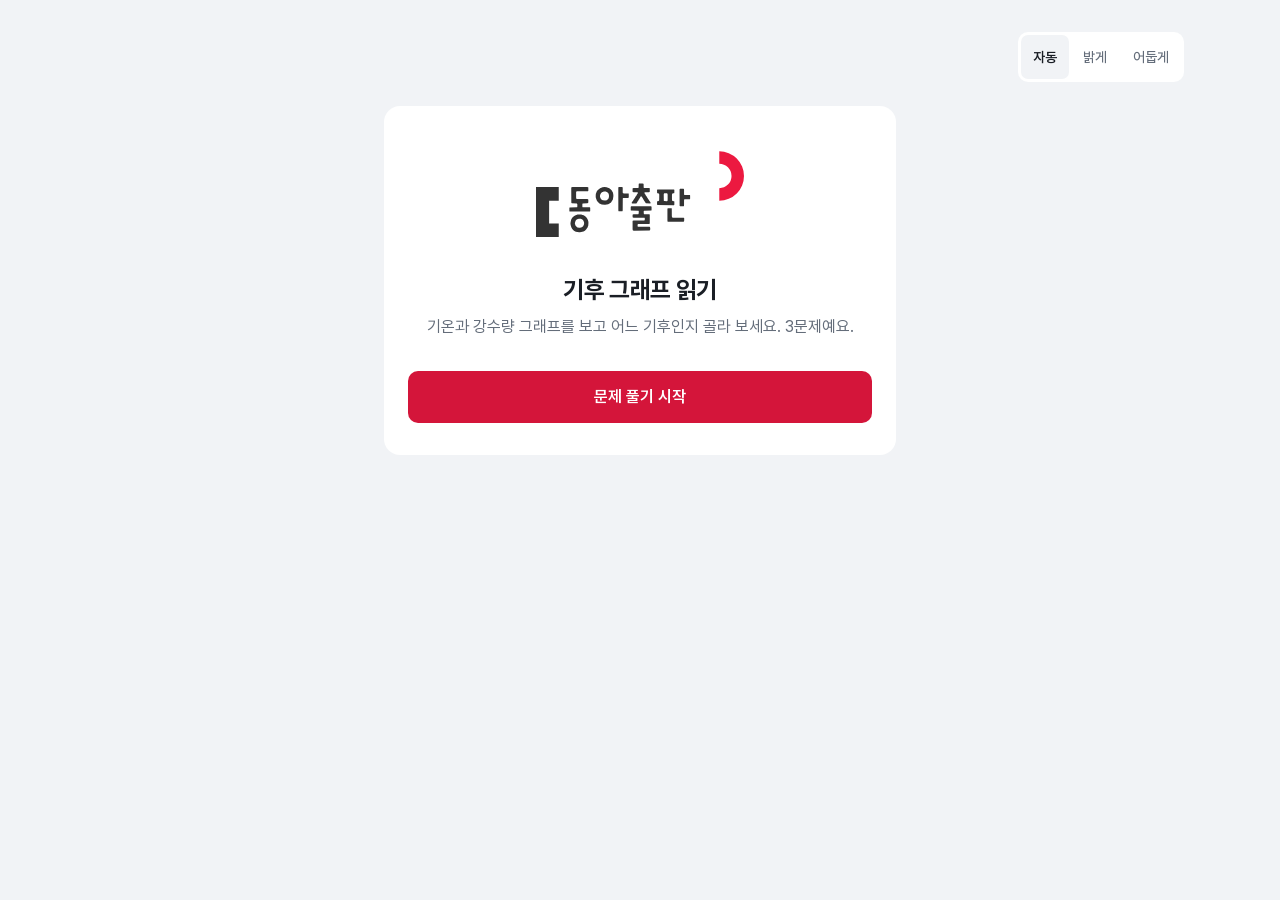
==== commit c5355956: "예시 퀴즈에 새 로고 열림 반영 Co-Authored-By: Claude Opus 5.5 <noreply@anthropic.com> Claude-Session: https://cl" ====
--- a/skills/donga-design/assets/examples/climate-quiz/index.html
+++ b/skills/donga-design/assets/examples/climate-quiz/index.html
@@ -313,8 +313,10 @@
   80%, 100% { transform: translate(0, 0); opacity: 1; }
 }
 @keyframes dc-logo-word {
-  0%, 45% { opacity: 0; clip-path: inset(0 50% 0 50%); }
-  100%    { opacity: 1; clip-path: inset(0 0 0 0); }
+  /* 글자는 ㄷ의 오른쪽 끝과 ㅇ의 왼쪽 끝 사이만 보인다: 둘과 같은 시간, 같은 곡선으로 틈을 따라 열려 하얀 빈칸이 생기지 않는다.
+     아래쪽도 내려가는 ㄷ의 밑변을 따라가서 붙은 D 밖으로 글자가 삐져나오지 않는다 */
+  0%, 35% { clip-path: inset(-10px 116.87px 30.65px 159.22px); }
+  80%, 100% { clip-path: inset(-10px -66.63px -10.6px -24.28px); }
 }
 /* 움직임 줄이기: 벌어지는 움직임 없이 제자리에서 잠깐 나타나기만 한다 */
 @keyframes dc-logo-fade { from { opacity: 0; } to { opacity: 1; } }
@@ -431,8 +433,8 @@
 
     <section class="intro" id="intro" aria-labelledby="intro-title">
       <svg class="dc-logo is-open" viewBox="42 38 475.5 220" role="img" aria-label="동아출판">
+  <g class="dc-logo-word"><path fill-rule="evenodd" d="M303.34 169.25 303.93 168.50 303.61 166.75 300.61 162.75 299.75 160.68 298.70 159.75 297.88 158.00 296.71 156.75 295.75 154.62 292.73 150.50 291.75 148.34 290.58 147.25 289.79 145.00 290.11 144.25 291.25 143.72 299.50 143.70 301.74 143.25 302.08 142.25 302.08 135.50 301.57 134.25 289.00 133.89 288.31 133.25 288.11 132.50 288.04 125.25 287.66 124.25 285.50 123.81 279.75 123.78 277.50 124.01 276.80 124.75 276.64 132.50 276.00 133.77 275.00 134.03 265.50 134.00 263.13 134.50 262.81 135.50 262.79 142.00 263.21 143.25 265.50 143.71 273.50 143.72 274.64 144.25 274.96 145.00 274.17 147.25 273.00 148.34 272.02 150.50 269.00 154.62 268.04 156.75 266.88 158.00 266.05 159.75 265.00 160.68 264.14 162.75 261.14 166.75 260.80 168.00 261.01 169.00 262.00 169.30 271.50 169.17 273.75 166.15 274.56 164.25 275.75 163.09 276.59 161.00 277.78 159.75 278.50 157.96 279.75 156.51 280.81 154.00 281.50 153.56 283.25 153.30 284.14 154.00 284.78 155.75 286.16 157.50 286.99 159.50 288.25 160.88 289.00 162.89 290.10 164.00 290.85 165.75 292.04 167.00 293.25 169.16 303.34 169.25ZM165.31 187.75 165.92 186.50 165.94 179.75 165.49 178.50 164.75 178.24 149.50 178.19 148.50 177.83 148.00 176.91 147.99 171.00 148.26 170.00 149.00 169.17 158.75 168.99 161.00 168.35 161.62 166.50 161.64 162.00 161.50 160.68 161.00 159.82 158.75 159.20 135.50 159.22 134.25 158.48 133.71 156.50 133.70 143.75 134.25 142.02 135.75 141.58 160.75 141.38 161.38 141.00 161.64 140.25 161.63 133.50 161.30 132.50 158.50 131.82 125.75 131.79 123.00 132.39 122.57 134.00 122.75 167.53 123.25 168.48 124.00 168.82 135.42 169.25 136.44 171.00 136.47 176.50 135.99 177.75 134.75 178.22 119.00 178.34 118.39 179.00 118.28 179.75 118.29 186.50 118.62 187.50 119.75 187.94 165.31 187.75ZM239.35 187.25 239.95 186.50 240.22 184.50 240.39 158.25 241.25 157.06 243.25 156.61 253.00 156.68 253.50 156.41 254.11 154.50 254.05 148.00 253.75 146.83 253.00 146.38 243.75 146.44 241.00 145.99 240.22 144.50 240.23 133.75 239.87 132.25 239.00 131.79 231.50 131.79 230.44 132.50 230.14 133.75 230.24 185.50 230.75 186.89 231.50 187.34 239.35 187.25ZM200.31 172.25 207.00 171.32 211.00 169.12 213.51 167.00 217.77 160.50 218.95 152.50 218.69 149.00 217.83 144.25 216.63 142.50 215.73 140.25 211.86 136.25 209.50 134.54 203.50 132.28 198.75 132.01 194.00 132.38 188.50 134.38 182.79 139.00 180.80 142.25 178.71 148.00 178.44 152.75 178.74 156.50 181.00 162.76 183.00 165.63 187.00 169.45 192.25 171.67 198.50 172.38 200.31 172.25ZM379.84 175.50 380.44 174.25 380.46 161.50 380.75 160.40 382.25 159.77 393.84 159.50 394.37 158.25 394.30 151.00 393.86 150.25 393.25 150.03 383.25 150.04 381.09 149.75 380.48 148.50 380.48 137.75 380.07 136.25 379.00 135.80 371.50 135.89 370.75 136.30 370.21 137.50 370.29 174.50 370.72 175.25 371.50 175.62 379.84 175.50ZM357.40 173.25 357.96 172.75 358.28 171.50 358.29 165.00 357.50 164.04 354.25 163.66 353.14 162.50 352.82 160.50 352.82 149.25 353.20 147.75 354.00 146.79 355.25 146.16 357.50 146.05 358.18 145.25 358.35 139.25 357.75 137.62 357.00 137.33 320.00 137.34 319.25 137.59 318.66 139.25 318.89 145.50 319.50 146.08 321.50 146.12 322.27 146.50 323.40 148.00 323.76 149.25 323.60 161.75 322.50 163.64 319.50 164.03 318.77 164.75 318.66 170.75 319.25 173.10 357.40 173.25ZM199.75 162.52 195.25 162.16 193.00 161.32 190.47 159.00 188.65 155.25 188.30 153.75 188.49 150.00 190.50 145.82 192.71 143.75 197.25 142.02 199.50 141.91 201.50 142.26 205.75 144.36 208.10 147.25 209.03 152.25 208.11 157.50 206.29 159.75 203.75 161.81 199.75 162.52ZM341.25 164.03 335.50 164.01 334.75 163.72 334.20 163.00 334.01 149.00 334.38 147.25 335.25 146.19 341.25 146.09 342.00 146.39 342.58 147.25 342.96 149.25 342.90 162.25 342.47 163.50 341.25 164.03ZM301.86 231.25 303.01 229.50 303.16 225.75 302.65 223.75 301.75 222.86 275.50 222.77 274.34 221.75 274.18 219.00 274.59 217.00 275.50 216.24 299.50 216.28 301.25 216.10 301.75 215.74 302.08 213.75 302.08 195.75 301.82 194.50 301.00 193.91 289.24 193.75 288.61 193.00 288.32 191.75 288.25 187.25 288.75 186.12 289.75 185.78 305.75 185.58 306.20 184.50 306.22 178.00 305.76 176.25 305.00 175.99 259.75 175.99 259.00 176.24 258.53 177.75 258.55 184.50 259.00 185.58 275.25 185.75 276.44 186.25 276.93 187.25 276.84 191.75 276.47 193.00 275.75 193.74 265.50 193.86 263.25 194.41 262.79 195.75 262.85 200.00 263.25 201.26 265.75 201.80 289.00 201.75 290.25 202.21 290.71 203.25 290.60 207.25 289.50 208.25 265.50 208.26 263.12 208.75 262.78 209.75 262.81 228.50 263.29 230.50 263.91 231.00 265.75 231.47 301.86 231.25ZM379.76 211.25 380.74 209.00 380.82 203.75 380.52 202.75 379.75 202.11 355.75 202.02 353.25 201.35 352.53 198.75 352.41 181.00 351.75 180.33 351.00 180.18 343.75 180.21 342.75 180.70 342.44 181.75 342.47 208.50 342.76 210.50 343.25 211.24 379.76 211.25ZM142.56 235.25 150.52 233.50 153.75 231.66 157.50 227.99 158.44 226.25 159.60 225.00 161.50 219.57 161.91 213.25 161.55 210.00 159.64 204.75 157.34 201.25 155.10 199.00 151.00 196.41 148.12 195.75 145.50 194.66 141.25 194.32 137.00 194.73 131.25 196.64 128.50 198.49 126.62 200.25 124.75 202.28 122.52 206.00 121.18 211.75 120.74 215.25 121.20 218.50 122.68 223.75 124.90 227.50 128.72 231.50 133.00 233.82 140.50 235.40 142.56 235.25ZM142.75 224.77 140.75 224.91 137.00 224.26 135.84 223.75 132.20 220.00 130.86 215.25 131.09 213.25 132.50 208.86 134.93 206.25 138.00 204.69 140.00 204.18 144.50 204.55 147.97 206.25 150.10 208.50 151.57 211.50 151.98 213.25 151.88 217.00 149.75 221.64 146.75 223.92 142.75 224.77Z"/></g>
   <g class="dc-logo-d"><path d="M42 132H94V163H72V215H94V246H42Z"/></g>
-  <g class="dc-logo-word"><path fill-rule="evenodd" d="M303.34 169.25 303.93 168.50 303.61 166.75 300.61 162.75 299.75 160.68 298.70 159.75 297.88 158.00 296.71 156.75 295.75 154.62 292.73 150.50 291.75 148.34 290.58 147.25 289.79 145.00 290.11 144.25 291.25 143.72 299.50 143.70 301.74 143.25 302.08 142.25 302.08 135.50 301.57 134.25 289.00 133.89 288.31 133.25 288.11 132.50 288.04 125.25 287.66 124.25 285.50 123.81 279.75 123.78 277.50 124.01 276.80 124.75 276.64 132.50 276.00 133.77 275.00 134.03 265.50 134.00 263.13 134.50 262.81 135.50 262.79 142.00 263.21 143.25 265.50 143.71 273.50 143.72 274.64 144.25 274.96 145.00 274.17 147.25 273.00 148.34 272.02 150.50 269.00 154.62 268.04 156.75 266.88 158.00 266.05 159.75 265.00 160.68 264.14 162.75 261.14 166.75 260.80 168.00 261.01 169.00 262.00 169.30 271.50 169.17 273.75 166.15 274.56 164.25 275.75 163.09 276.59 161.00 277.78 159.75 278.50 157.96 279.75 156.51 280.81 154.00 281.50 153.56 283.25 153.30 284.14 154.00 284.78 155.75 286.16 157.50 286.99 159.50 288.25 160.88 289.00 162.89 290.10 164.00 290.85 165.75 292.04 167.00 293.25 169.16 303.34 169.25ZM165.31 187.75 165.92 186.50 165.94 179.75 165.49 178.50 164.75 178.24 149.50 178.19 148.50 177.83 148.00 176.91 147.99 171.00 148.26 170.00 149.00 169.17 158.75 168.99 161.00 168.35 161.62 166.50 161.64 162.00 161.50 160.68 161.00 159.82 158.75 159.20 135.50 159.22 134.25 158.48 133.71 156.50 133.70 143.75 134.25 142.02 135.75 141.58 160.75 141.38 161.38 141.00 161.64 140.25 161.63 133.50 161.30 132.50 158.50 131.82 125.75 131.79 123.00 132.39 122.57 134.00 122.75 167.53 123.25 168.48 124.00 168.82 135.42 169.25 136.44 171.00 136.47 176.50 135.99 177.75 134.75 178.22 119.00 178.34 118.39 179.00 118.28 179.75 118.29 186.50 118.62 187.50 119.75 187.94 165.31 187.75ZM239.35 187.25 239.95 186.50 240.22 184.50 240.39 158.25 241.25 157.06 243.25 156.61 253.00 156.68 253.50 156.41 254.11 154.50 254.05 148.00 253.75 146.83 253.00 146.38 243.75 146.44 241.00 145.99 240.22 144.50 240.23 133.75 239.87 132.25 239.00 131.79 231.50 131.79 230.44 132.50 230.14 133.75 230.24 185.50 230.75 186.89 231.50 187.34 239.35 187.25ZM200.31 172.25 207.00 171.32 211.00 169.12 213.51 167.00 217.77 160.50 218.95 152.50 218.69 149.00 217.83 144.25 216.63 142.50 215.73 140.25 211.86 136.25 209.50 134.54 203.50 132.28 198.75 132.01 194.00 132.38 188.50 134.38 182.79 139.00 180.80 142.25 178.71 148.00 178.44 152.75 178.74 156.50 181.00 162.76 183.00 165.63 187.00 169.45 192.25 171.67 198.50 172.38 200.31 172.25ZM379.84 175.50 380.44 174.25 380.46 161.50 380.75 160.40 382.25 159.77 393.84 159.50 394.37 158.25 394.30 151.00 393.86 150.25 393.25 150.03 383.25 150.04 381.09 149.75 380.48 148.50 380.48 137.75 380.07 136.25 379.00 135.80 371.50 135.89 370.75 136.30 370.21 137.50 370.29 174.50 370.72 175.25 371.50 175.62 379.84 175.50ZM357.40 173.25 357.96 172.75 358.28 171.50 358.29 165.00 357.50 164.04 354.25 163.66 353.14 162.50 352.82 160.50 352.82 149.25 353.20 147.75 354.00 146.79 355.25 146.16 357.50 146.05 358.18 145.25 358.35 139.25 357.75 137.62 357.00 137.33 320.00 137.34 319.25 137.59 318.66 139.25 318.89 145.50 319.50 146.08 321.50 146.12 322.27 146.50 323.40 148.00 323.76 149.25 323.60 161.75 322.50 163.64 319.50 164.03 318.77 164.75 318.66 170.75 319.25 173.10 357.40 173.25ZM199.75 162.52 195.25 162.16 193.00 161.32 190.47 159.00 188.65 155.25 188.30 153.75 188.49 150.00 190.50 145.82 192.71 143.75 197.25 142.02 199.50 141.91 201.50 142.26 205.75 144.36 208.10 147.25 209.03 152.25 208.11 157.50 206.29 159.75 203.75 161.81 199.75 162.52ZM341.25 164.03 335.50 164.01 334.75 163.72 334.20 163.00 334.01 149.00 334.38 147.25 335.25 146.19 341.25 146.09 342.00 146.39 342.58 147.25 342.96 149.25 342.90 162.25 342.47 163.50 341.25 164.03ZM301.86 231.25 303.01 229.50 303.16 225.75 302.65 223.75 301.75 222.86 275.50 222.77 274.34 221.75 274.18 219.00 274.59 217.00 275.50 216.24 299.50 216.28 301.25 216.10 301.75 215.74 302.08 213.75 302.08 195.75 301.82 194.50 301.00 193.91 289.24 193.75 288.61 193.00 288.32 191.75 288.25 187.25 288.75 186.12 289.75 185.78 305.75 185.58 306.20 184.50 306.22 178.00 305.76 176.25 305.00 175.99 259.75 175.99 259.00 176.24 258.53 177.75 258.55 184.50 259.00 185.58 275.25 185.75 276.44 186.25 276.93 187.25 276.84 191.75 276.47 193.00 275.75 193.74 265.50 193.86 263.25 194.41 262.79 195.75 262.85 200.00 263.25 201.26 265.75 201.80 289.00 201.75 290.25 202.21 290.71 203.25 290.60 207.25 289.50 208.25 265.50 208.26 263.12 208.75 262.78 209.75 262.81 228.50 263.29 230.50 263.91 231.00 265.75 231.47 301.86 231.25ZM379.76 211.25 380.74 209.00 380.82 203.75 380.52 202.75 379.75 202.11 355.75 202.02 353.25 201.35 352.53 198.75 352.41 181.00 351.75 180.33 351.00 180.18 343.75 180.21 342.75 180.70 342.44 181.75 342.47 208.50 342.76 210.50 343.25 211.24 379.76 211.25ZM142.56 235.25 150.52 233.50 153.75 231.66 157.50 227.99 158.44 226.25 159.60 225.00 161.50 219.57 161.91 213.25 161.55 210.00 159.64 204.75 157.34 201.25 155.10 199.00 151.00 196.41 148.12 195.75 145.50 194.66 141.25 194.32 137.00 194.73 131.25 196.64 128.50 198.49 126.62 200.25 124.75 202.28 122.52 206.00 121.18 211.75 120.74 215.25 121.20 218.50 122.68 223.75 124.90 227.50 128.72 231.50 133.00 233.82 140.50 235.40 142.56 235.25ZM142.75 224.77 140.75 224.91 137.00 224.26 135.84 223.75 132.20 220.00 130.86 215.25 131.09 213.25 132.50 208.86 134.93 206.25 138.00 204.69 140.00 204.18 144.50 204.55 147.97 206.25 150.10 208.50 151.57 211.50 151.98 213.25 151.88 217.00 149.75 221.64 146.75 223.92 142.75 224.77Z"/></g>
   <g class="dc-logo-o"><path d="M461 50A56.5 56.5 0 0 1 461 163V134.5A28 28 0 0 0 461 78.5Z"/></g>
 </svg>
       <h1 class="dc-h1 intro-title" id="intro-title">기후 그래프 읽기</h1>
